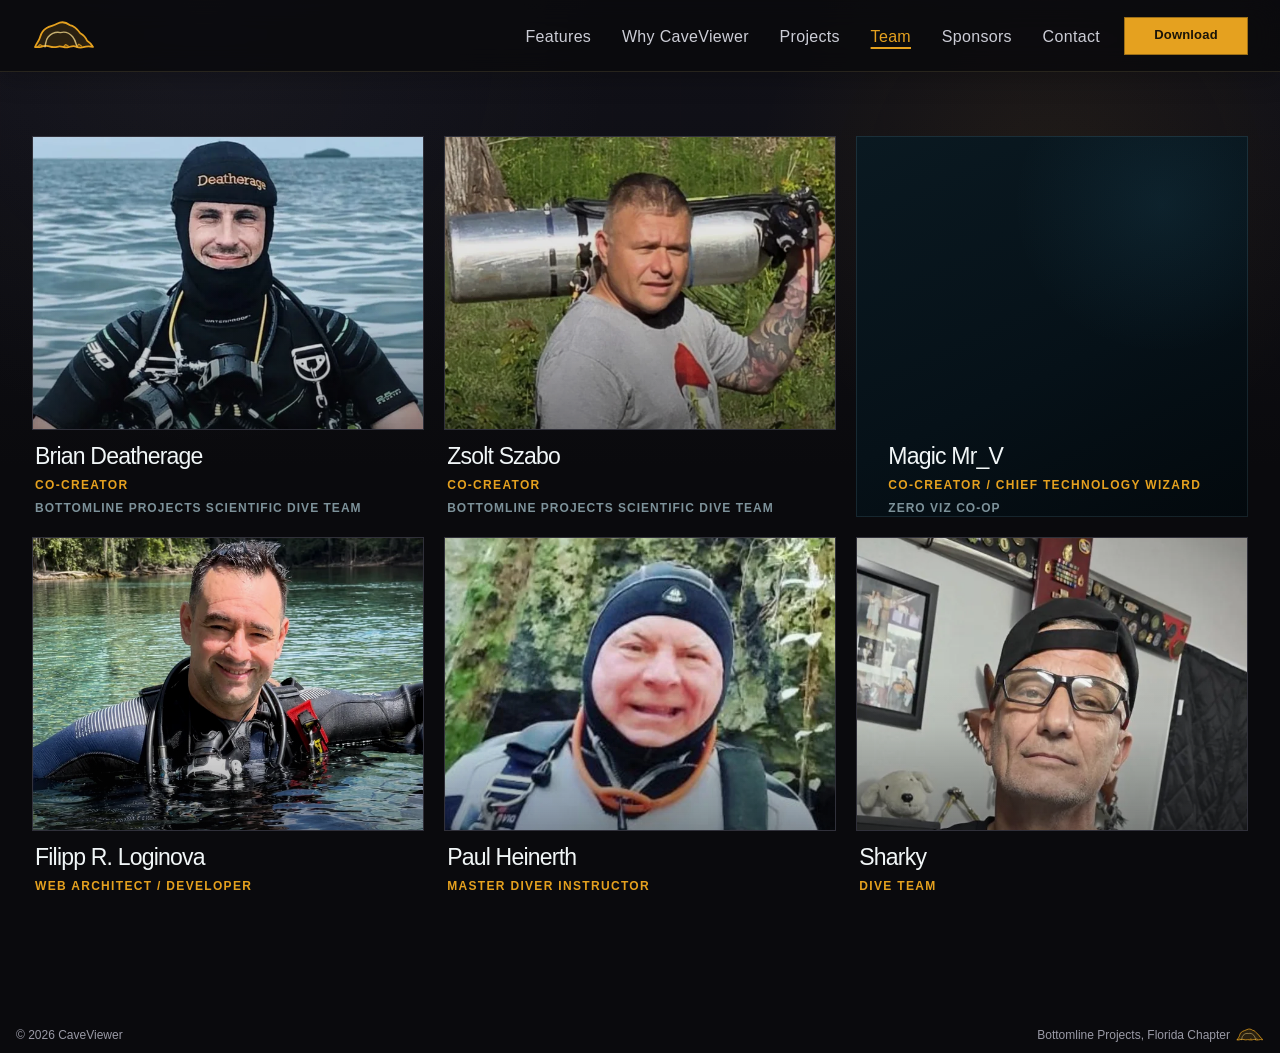
==== about.html @ d71e7982 "site: add projects and sponsors content" ====
<!doctype html>
<html lang="en">
<head>
    <meta charset="utf-8">
    <meta name="viewport" content="width=device-width, initial-scale=1, viewport-fit=cover">
    <meta name="theme-color" content="#0a0a0d">
    <title>CaveViewer Team (Site Preview)</title>
    <meta name="description" content="The CaveViewer team.">
    <meta name="robots" content="noindex">
    <link rel="stylesheet" href="assets/css/global.css">
    <link rel="stylesheet" href="assets/css/readability.css">
            <link rel="stylesheet" href="assets/css/page.css">
                <link rel="stylesheet" href="assets/css/about.css">
    <link rel="stylesheet" href="assets/css/app-theme.css">
    </head>
<body class="page-about">
<a class="skip-link" href="#main-content">Skip to main content</a>
<header class="site-header" data-site-header>
    <div class="site-header__inner">
        <a class="site-home" href="index.html" aria-label="CaveViewer home"><img class="site-home__mark" src="assets/icons/caveviewer-cave-profile.svg" width="64" height="32" alt=""></a>
        <nav class="primary-nav" aria-label="Primary navigation">
            <a href="features.html">Features</a>
            <a href="advantage.html">Why CaveViewer</a>
            <a href="media.html">Projects</a>
            <a href="about.html" aria-current="page">Team</a>
            <a href="sponsors.html">Sponsors</a>
            <a href="contact.html">Contact</a>
        </nav>
        <a class="header-download" href="index.html#get-caveviewer">Download</a>
        <button class="menu-toggle" type="button" aria-label="Open navigation" aria-expanded="false" data-menu-toggle>
            <span></span><span></span><span class="sr-only">Toggle navigation</span>
        </button>
    </div>
</header>
<main id="main-content" tabindex="-1">
<h1 class="sr-only">CaveViewer team</h1>

<section class="about-team" id="team">
    <div class="about-team__grid-bg" aria-hidden="true"></div>
    <div class="shell">
        <div class="about-team-grid">
                                            <article class="about-person" data-reveal>                    <div class="about-person__media">
                                                    <picture>
                                                        <source type="image/webp" srcset="storage/uploads/2026/08/e02af4158100878810221f4cc8db33f52026e293-640.webp 640w, storage/uploads/2026/08/e02af4158100878810221f4cc8db33f52026e293-960.webp 960w" sizes="(max-width: 900px) 50vw, 476px">
                                                        <img src="storage/uploads/2026/08/e02af4158100878810221f4cc8db33f52026e293.jpg" width="1206" height="1193" loading="eager" fetchpriority="high" decoding="async" alt="Brian Deatherage" style="--photo-position: 50% 0%;">
                                                    </picture>
                    </div>

                    <div class="about-person__caption">
                        <div class="about-person__name-row">
                            <h2>Brian Deatherage</h2>
                                                    </div>
                        <p class="about-person__role">Co-Creator</p>
                                                    <p class="about-person__affiliation">Bottomline Projects Scientific Dive Team</p>                    </div>
                </article>                                            <article class="about-person" data-reveal>                    <div class="about-person__media">
                                                    <picture>
                                                        <source type="image/webp" srcset="storage/uploads/2026/08/46afd31b727aa673872050329b90d75db21bd831-640.webp 640w, storage/uploads/2026/08/46afd31b727aa673872050329b90d75db21bd831-960.webp 960w" sizes="(max-width: 900px) 50vw, 476px">
                                                        <img src="storage/uploads/2026/08/46afd31b727aa673872050329b90d75db21bd831.jpg" width="1206" height="1626" loading="eager" decoding="async" alt="Zsolt Szabo" style="--photo-position: 50% 40%;">
                                                    </picture>
                    </div>

                    <div class="about-person__caption">
                        <div class="about-person__name-row">
                            <h2>Zsolt Szabo</h2>
                                                    </div>
                        <p class="about-person__role">Co-Creator</p>
                                                    <p class="about-person__affiliation">Bottomline Projects Scientific Dive Team</p>                    </div>
                </article>                                            <article class="about-person about-person--text-only" data-reveal>
                    <div class="about-person__caption">
                        <div class="about-person__name-row">
                            <h2>Magic Mr_V</h2>
                                                    </div>
                        <p class="about-person__role">Co-Creator / Chief Technology Wizard</p>
                        <p class="about-person__affiliation">Zero Viz Co-Op</p>
                    </div>
                </article>                                            <article class="about-person" data-reveal>                    <div class="about-person__media">
                                                    <picture>
                                                        <source type="image/webp" srcset="storage/uploads/2026/08/0dfffc22c2177fa30ec1e13d531c71b8eb71100d-640.webp 640w, storage/uploads/2026/08/0dfffc22c2177fa30ec1e13d531c71b8eb71100d-850.webp 850w" sizes="(max-width: 900px) 50vw, 476px">
                                                        <img src="storage/uploads/2026/08/0dfffc22c2177fa30ec1e13d531c71b8eb71100d.png" width="850" height="1851" loading="lazy" decoding="async" alt="Filipp R. Loginova" style="--photo-position: 50% 45%;">
                                                    </picture>
                    </div>

                    <div class="about-person__caption">
                        <div class="about-person__name-row">
                            <h2>Filipp R. Loginova</h2>
                                                    </div>
                        <p class="about-person__role">Web Architect / Developer</p>                    </div>
                </article>                                            <article class="about-person" data-reveal>                    <div class="about-person__media">
                                                    <picture>
                                                        <source type="image/webp" srcset="storage/uploads/2026/08/32c8839d88fe923a90c84a1206c967245f98ef57-640.webp 640w, storage/uploads/2026/08/32c8839d88fe923a90c84a1206c967245f98ef57-960.webp 960w" sizes="(max-width: 900px) 50vw, 476px">
                                                        <img src="storage/uploads/2026/08/32c8839d88fe923a90c84a1206c967245f98ef57.jpg" width="1206" height="1676" loading="lazy" decoding="async" alt="Paul Heinerth" style="--photo-position: 50% 15%;">
                                                    </picture>
                    </div>

                    <div class="about-person__caption">
                        <div class="about-person__name-row">
                            <h2>Paul Heinerth</h2>
                                                    </div>
                        <p class="about-person__role">Master Diver Instructor</p>                    </div>
                </article>                                            <article class="about-person" data-reveal>                    <div class="about-person__media">
                                                    <picture>
                                                        <source type="image/webp" srcset="storage/uploads/2026/08/4278cd57d55958ba1979cfc0ef999019c70455de-640.webp 640w, storage/uploads/2026/08/4278cd57d55958ba1979cfc0ef999019c70455de-960.webp 960w" sizes="(max-width: 900px) 50vw, 476px">
                                                        <img src="storage/uploads/2026/08/4278cd57d55958ba1979cfc0ef999019c70455de.jpg" width="1206" height="1690" loading="lazy" decoding="async" alt="Sharky" style="--photo-position: 50% 12%;">
                                                    </picture>
                    </div>

                    <div class="about-person__caption">
                        <div class="about-person__name-row">
                            <h2>Sharky</h2>
                                                    </div>
                        <p class="about-person__role">Dive Team</p>                    </div>
                </article>                    </div>
    </div>
</section>

</main>
<footer class="site-endcap"><div class="site-endcap__inner"><span class="site-endcap__copyright">&copy; 2026 CaveViewer</span><span class="site-endcap__partner">Bottomline Projects, Florida Chapter</span><img class="site-endcap__logo" src="assets/icons/caveviewer-cave-profile.svg" width="64" height="32" alt=""></div></footer>
<script src="assets/js/app.js" defer></script>
</body>
</html>
---- assets/css/global.css ----
:root {
    /* These interface values mirror caveviewer.gui.tk_theme.DARK_THEME.
       The --cyan aliases preserve the semantic accent used by page CSS. */
    --bg: #0a0a0d;
    --bg-soft: #12121a;
    --panel: #12121a;
    --panel-2: #1c1c24;
    --text: #cccdd6;
    --title: #f2d98c;
    --muted: #9a9aa6;
    --line: #30303a;
    --line-strong: #5c5c6e;
    --focus: #5d6f8a;
    --accent: #e5a11f;
    --accent-hover: #f0b13a;
    --accent-border: #9c6f18;
    --accent-text: #1a1408;
    --accent-rgb: 229, 161, 31;
    --accent-hover-rgb: 240, 177, 58;
    --cyan: var(--accent);
    --cyan-2: var(--accent-hover);
    --cyan-dim: var(--accent-border);
    --max: 1480px;
    --header-h: 72px;
    --display: "Segoe UI", Inter, Helvetica, Arial, sans-serif;
    --body: Inter, "Segoe UI", Helvetica, Arial, sans-serif;
    --display-weight: 400;
    --display-accent-weight: 520;
    --hero-title-size: clamp(46px, 6vw, 96px);
    --hero-lead-size: clamp(16px, 1.2vw, 18px);
    --hero-title-line-height: .93;
    --hero-title-letter-spacing: -.055em;
    /* Visible labels and metadata use this floor; decorative symbols and
       visually hidden form controls do not carry essential information. */
    --small-text-min: 12px;
}

* {
    box-sizing: border-box;
}

html {
    overflow-y: auto;
    background: var(--bg);
    scroll-behavior: smooth;
}

body {
    display: flex;
    flex-direction: column;
    min-height: 100vh;
    min-height: 100svh;
    margin: 0;
    overflow-x: hidden;
    color: var(--text);
    background: var(--bg);
    font-family: var(--body);
    -webkit-font-smoothing: antialiased;
}

body > main {
    flex: 1 0 auto;
}

a {
    color: inherit;
    text-decoration: none;
}

img,
svg {
    display: block;
    max-width: 100%;
}

button,
input,
textarea,
select {
    font: inherit;
}

button {
    -webkit-appearance: none;
    appearance: none;
}

.shell {
    width: min(calc(100% - 64px), var(--max));
    margin-inline: auto;
}

.sr-only {
    position: absolute !important;
    width: 1px !important;
    height: 1px !important;
    padding: 0 !important;
    margin: -1px !important;
    overflow: hidden !important;
    clip: rect(0, 0, 0, 0) !important;
    white-space: nowrap !important;
    border: 0 !important;
}

/* Shared button treatment used by the Contact form. */
.button {
    display: inline-flex;
    align-items: center;
    justify-content: center;
    min-height: 54px;
    gap: 22px;
    padding: 0 25px;
    border: 1px solid transparent;
    font-size: var(--small-text-min);
    font-weight: 700;
    letter-spacing: .095em;
    line-height: 1.15;
    text-align: center;
    text-transform: uppercase;
    transition: transform .2s ease, background .2s ease, border-color .2s ease,
        color .2s ease;
}

.button:hover {
    transform: translateY(-2px);
}

.button--primary {
    border-color: var(--accent-border);
    background: var(--accent);
    color: var(--accent-text);
    box-shadow: 0 10px 32px rgba(var(--accent-rgb), .16);
}

.button--primary:hover {
    border-color: var(--accent);
    background: var(--accent-hover);
}

/* Reveal is opt-in: app.js adds reveal-enhanced only after initialization. */
html.reveal-enhanced [data-reveal] {
    opacity: 0;
    transform: translateY(24px);
    transition: opacity .75s cubic-bezier(.2, .8, .2, 1),
        transform .75s cubic-bezier(.2, .8, .2, 1);
}

html.reveal-enhanced [data-reveal].is-visible {
    opacity: 1;
    transform: none;
}

/* Shared header --------------------------------------------------------- */
.site-header {
    position: fixed;
    inset: 0 0 auto;
    z-index: 100;
    height: var(--header-h);
    border-bottom: 1px solid rgba(242, 217, 140, .12);
    background: rgba(10, 10, 13, .84);
    box-shadow: 0 8px 22px rgba(0, 0, 0, .22);
    backdrop-filter: blur(14px) saturate(.78);
    -webkit-backdrop-filter: blur(14px) saturate(.78);
}

.site-header__inner {
    display: flex;
    align-items: center;
    justify-content: flex-start;
    width: min(calc(100% - 64px), var(--max));
    height: 100%;
    gap: 24px;
    margin: auto;
}

.site-home {
    display: inline-flex;
    align-items: center;
    justify-content: center;
    flex: 0 0 64px;
    width: 64px;
    height: 36px;
    color: var(--text);
    font-family: var(--display);
    font-size: 16px;
    font-weight: 520;
    letter-spacing: .02em;
    white-space: nowrap;
    transition: color .2s ease;
}

.site-home__mark {
    width: 100%;
    height: 100%;
    object-fit: contain;
    transition: filter .18s ease, transform .18s ease;
}

.site-home:hover,
.site-home:focus-visible {
    color: var(--accent);
}

.site-home:hover .site-home__mark,
.site-home:focus-visible .site-home__mark {
    filter: brightness(1.14);
    transform: translateY(-1px);
}

.site-home:focus-visible {
    outline: 1px solid rgba(var(--accent-rgb), .72);
    outline-offset: 4px;
}

.primary-nav {
    display: flex;
    align-items: center;
    gap: clamp(22px, 2.4vw, 34px);
    margin-left: auto;
}

.primary-nav > a {
    position: relative;
    display: block;
    padding: 24px 0 22px;
    color: var(--text);
    font-family: var(--display);
    font-size: 16px;
    font-weight: 520;
    letter-spacing: .02em;
    line-height: normal;
    white-space: nowrap;
    transition: color .2s ease;
}

.primary-nav > a:hover,
.primary-nav > a:focus-visible,
.primary-nav > a[aria-current="page"] {
    color: var(--accent);
}

.primary-nav > a:focus-visible,
.primary-nav > a[aria-current="page"] {
    text-decoration: underline;
    text-decoration-thickness: 2px;
    text-underline-offset: 5px;
}

.primary-nav > a:focus-visible {
    outline: 2px solid rgba(242, 217, 140, .82);
    outline-offset: 4px;
}

.header-download {
    display: inline-flex;
    align-items: center;
    justify-content: center;
    flex: 0 0 auto;
    min-width: 124px;
    min-height: 38px;
    padding: 0 13px;
    border: 1px solid var(--accent-border);
    background: var(--accent);
    color: var(--accent-text);
    font-size: 13px;
    font-weight: 700;
    letter-spacing: .015em;
    line-height: 1.15;
    white-space: nowrap;
    transition: background .18s ease, border-color .18s ease, transform .18s ease;
}

.header-download:hover,
.header-download:focus-visible {
    border-color: var(--accent);
    background: var(--accent-hover);
    transform: translateY(-1px);
}

.header-download:focus-visible {
    outline: 1px solid rgba(242, 217, 140, .82);
    outline-offset: 3px;
}

.menu-toggle {
    display: none;
}

main [id] {
    scroll-margin-top: calc(var(--header-h) + 18px);
}

#main-content {
    scroll-margin-top: calc(var(--header-h) + 18px);
}

/* Keyboard users can bypass repeated navigation and land below the header. */
.skip-link {
    position: fixed;
    top: 10px;
    left: 10px;
    z-index: 200;
    padding: 10px 14px;
    border: 1px solid var(--accent-border);
    background: var(--accent);
    color: var(--accent-text);
    font-size: 14px;
    font-weight: 700;
    transform: translateY(-160%);
}

.skip-link:focus-visible {
    transform: translateY(0);
    outline: 2px solid var(--title);
    outline-offset: 3px;
}

/* The canonical pages use this compact endcap, not the retired full footer. */
.site-endcap {
    flex: 0 0 auto;
    min-height: 36px;
    overflow: visible;
    border: 0;
    background: transparent;
}

.site-endcap__inner {
    display: grid;
    grid-template-columns: auto minmax(0, 1fr) auto;
    align-items: center;
    width: min(calc(100% - 32px), var(--max));
    min-height: 36px;
    column-gap: 6px;
    padding-block: 6px;
    margin-inline: auto;
    color: var(--muted);
    line-height: 1.2;
}

.site-endcap__copyright,
.site-endcap__partner {
    font-size: var(--small-text-min);
}

.site-endcap__partner {
    min-width: 0;
    margin-left: auto;
    text-align: right;
}

.site-endcap__logo {
    width: 28px;
    height: 14px;
    object-fit: contain;
}

/* Intermediate desktop keeps the primary navigation inline. */
@media (max-width: 900px) {
    .site-header__inner {
        width: min(calc(100% - 40px), var(--max));
        gap: 18px;
    }

    .primary-nav {
        gap: clamp(14px, 2.2vw, 22px);
    }

    .site-home,
    .primary-nav > a {
        font-size: 15px;
        letter-spacing: .015em;
    }
}

/* Small screens replace the inline destinations with a focused menu. */
@media (max-width: 820px) {
    :root {
        --header-h: 64px;
    }

    .site-header__inner {
        width: min(calc(100% - 32px), var(--max));
        gap: 12px;
    }

    .site-home {
        flex-basis: 52px;
        width: 52px;
        height: 30px;
    }

    .header-download {
        min-width: 104px;
        min-height: 36px;
        margin-left: auto;
        padding-inline: 11px;
        font-size: var(--small-text-min);
    }

    .menu-toggle {
        position: relative;
        z-index: 105;
        display: grid;
        width: 36px;
        height: 36px;
        padding: 0;
        place-items: center;
        border: 1px solid rgba(242, 217, 140, .28);
        border-radius: 0;
        background: rgba(18, 18, 26, .76);
        color: var(--text);
        cursor: pointer;
        transition: border-color .18s ease, background .18s ease, color .18s ease;
    }

    .menu-toggle:hover,
    .menu-toggle:focus-visible,
    .menu-toggle[aria-expanded="true"] {
        border-color: rgba(var(--accent-rgb), .68);
        background: rgba(var(--accent-rgb), .12);
        color: var(--title);
    }

    .menu-toggle > span:not(.sr-only) {
        position: absolute;
        right: 10px;
        left: 10px;
        height: 1px;
        background: currentColor;
        transition: transform .2s ease, top .2s ease;
    }

    .menu-toggle > span:first-child {
        top: 13px;
    }

    .menu-toggle > span:nth-child(2) {
        top: 21px;
    }

    .menu-toggle[aria-expanded="true"] > span:first-child {
        top: 17px;
        transform: rotate(45deg);
    }

    .menu-toggle[aria-expanded="true"] > span:nth-child(2) {
        top: 17px;
        transform: rotate(-45deg);
    }

    .primary-nav {
        position: fixed;
        z-index: 104;
        top: calc(var(--header-h) - 4px);
        right: 12px;
        display: grid;
        width: min(282px, calc(100vw - 24px));
        min-height: 0;
        gap: 0;
        padding: 6px;
        overflow: visible;
        border: 1px solid rgba(242, 217, 140, .20);
        border-radius: 0;
        background: linear-gradient(145deg, rgba(29, 29, 38, .99), rgba(14, 14, 19, .99));
        box-shadow: 0 22px 48px rgba(0, 0, 0, .46);
        opacity: 0;
        visibility: hidden;
        pointer-events: none;
        transform: translateY(-7px);
        transition: opacity .18s ease, visibility .18s ease, transform .18s ease;
    }

    .primary-nav.is-open {
        opacity: 1;
        visibility: visible;
        pointer-events: auto;
        transform: none;
    }

    .primary-nav > a {
        display: flex;
        align-items: center;
        width: 100%;
        min-height: 43px;
        margin: 0;
        padding: 10px;
        border: 0;
        border-radius: 0;
        background: none;
        color: var(--text);
        font-size: 15px;
        font-weight: 520;
        letter-spacing: .015em;
        line-height: normal;
        white-space: normal;
    }

    .primary-nav > a:hover,
    .primary-nav > a:focus-visible {
        background: rgba(var(--accent-rgb), .10);
        color: var(--title);
    }
}

@media (max-width: 390px) {
    .header-download {
        min-width: 88px;
        padding-inline: 9px;
    }
}

@media (max-width: 760px) {
    :root {
        --hero-title-size: clamp(36px, 11.5vw, 52px);
        --hero-lead-size: 16px;
    }
}

/* Motion is an enhancement, not a requirement. */
@media (prefers-reduced-motion: reduce) {
    html {
        scroll-behavior: auto;
    }

    *,
    *::before,
    *::after {
        animation: none !important;
        transition: none !important;
    }

    html.reveal-enhanced [data-reveal] {
        opacity: 1 !important;
        transform: none !important;
    }
}
---- assets/css/readability.css ----
/* Shared content scale and gutters. Page CSS owns component-specific layout. */
body {
    font-size: 16px;
    line-height: 1.6;
}

@media (max-width: 760px) {
    .shell,
    .site-header__inner {
        width: min(calc(100% - 32px), var(--max));
    }
}

@media (max-width: 420px) {
    .shell,
    .site-header__inner {
        width: min(calc(100% - 26px), var(--max));
    }
}
---- assets/css/page.css ----
.inner-hero { min-height:58vh; padding:calc(var(--header-h) + 100px) 0 90px; display:flex; align-items:flex-end; background:radial-gradient(circle at 75% 20%,rgba(31,145,181,.18),transparent 30%),linear-gradient(180deg,#06121a,#03080c); border-bottom:1px solid var(--line); }
.inner-hero h1 { margin:0; font-family:var(--display); font-size:var(--hero-title-size); font-weight:var(--display-weight); letter-spacing:var(--hero-title-letter-spacing); line-height:var(--hero-title-line-height); }
.inner-hero p { max-width:760px; margin:28px 0 0; color:#94a8b0; font-size:var(--hero-lead-size); line-height:1.75; }
.content-section { padding:90px 0 130px; }
.content-grid { display:grid; grid-template-columns:260px minmax(0,850px); gap:80px; }
.content-grid h2 { margin:0; font-family:var(--display); font-size:clamp(36px,4vw,58px); font-weight:300; letter-spacing:-.035em; }
.content-grid p { color:#96a9b0; line-height:1.8; }
.placeholder-note { margin-top:50px; padding:24px; border:1px solid var(--line); color:#7f949c; background:#071118; }
@media(max-width:760px){.content-grid{grid-template-columns:1fr;gap:25px}.inner-hero{min-height:55vh}}
---- assets/css/about.css ----
.page-about main { overflow: hidden; }
.page-about .section-kicker {
    display: flex;
    align-items: center;
    gap: 13px;
    margin: 0 0 20px;
    color: #8ca5ae;
    text-transform: uppercase;
    letter-spacing: .18em;
    font-size: 10px;
    font-weight: 700;
}
.page-about .section-kicker span { color: var(--cyan); }

/* Team — intentionally first on the page ------------------------------- */
.about-team {
    position: relative;
    padding: calc(var(--header-h) + clamp(40px, 5vw, 72px)) 0 122px;
    background:
        radial-gradient(circle at 82% 18%, rgba(46,158,198,.10), transparent 22%),
        radial-gradient(circle at 16% 4%, rgba(25,92,117,.08), transparent 28%),
        linear-gradient(180deg, #06121a 0%, #03080c 46%, #03080c 100%);
}
.about-team__grid-bg {
    position: absolute;
    inset: 0;
    pointer-events: none;
    opacity: .22;
    background-image:
        linear-gradient(rgba(81,199,243,.04) 1px, transparent 1px),
        linear-gradient(90deg, rgba(81,199,243,.04) 1px, transparent 1px);
    background-size: 68px 68px;
    -webkit-mask-image: linear-gradient(180deg, rgba(0,0,0,.72), transparent 72%);
    mask-image: linear-gradient(180deg, rgba(0,0,0,.72), transparent 72%);
}
.about-team .shell { position: relative; z-index: 1; }

.about-team__header {
    display: grid;
    grid-template-columns: minmax(0, 1fr) auto;
    gap: 40px;
    align-items: end;
    margin-bottom: 44px;
}
.about-team__header h1 {
    max-width: 1050px;
    margin: 0;
    font-family: var(--display);
    font-size: var(--hero-title-size);
    font-weight: var(--display-weight);
    line-height: var(--hero-title-line-height);
    letter-spacing: var(--hero-title-letter-spacing);
}
.about-team__header h1 span {
    display: block;
    color: var(--cyan);
    font-weight: var(--display-accent-weight);
}
/* Team cards — a responsive grid of team members. ---------------------- */
.about-team-grid {
    display: grid;
    grid-template-columns: repeat(3, minmax(0, 1fr));
    gap: clamp(14px, 1.6vw, 26px);
    align-items: stretch;
}
.about-person {
    min-width: 0;
    display: flex;
    flex-direction: column;
    outline: none;
    color: inherit;
    text-decoration: none;
}
.about-person--text-only {
    justify-content: flex-end;
    min-height: clamp(190px, 22vw, 320px);
    padding: clamp(22px, 2.5vw, 36px) clamp(22px, 2.5vw, 36px) 0;
    outline: 1px solid rgba(145,211,235,.12);
    outline-offset: -1px;
    background:
        radial-gradient(circle at 78% 18%, rgba(81,199,243,.08), transparent 34%),
        linear-gradient(155deg, #0a1921 0%, #061118 58%, #03090d 100%);
}
.about-person--text-only .about-person__caption {
    flex: 0 0 auto;
    padding: 0;
}
.about-person__media {
    position: relative;
    aspect-ratio: 4 / 5.15;
    overflow: hidden;
    border: 1px solid rgba(145,211,235,.12);
    background:
        radial-gradient(circle at 68% 24%, rgba(81,199,243,.10), transparent 24%),
        linear-gradient(155deg, #0a1921 0%, #061118 58%, #03090d 100%);
}
.about-person__media::after {
    content: "";
    position: absolute;
    inset: 0;
    pointer-events: none;
    background:
        linear-gradient(180deg, transparent 46%, rgba(2,8,12,.08) 64%, rgba(2,8,12,.56) 100%),
        linear-gradient(90deg, rgba(81,199,243,.045) 1px, transparent 1px),
        linear-gradient(rgba(81,199,243,.045) 1px, transparent 1px);
    background-size: auto, 44px 44px, 44px 44px;
    opacity: .72;
}
.about-person__media picture {
    display: block;
    width: 100%;
    height: 100%;
}
.about-person__media img {
    width: 100%;
    height: 100%;
    object-fit: cover;
    object-position: var(--photo-position, 50% 20%);
    filter: grayscale(0) saturate(1) contrast(1.02) brightness(.97);
}
.about-person__placeholder {
    position: absolute;
    inset: 0;
    display: grid;
    place-content: center;
    text-align: center;
    gap: 14px;
    color: #7fd2f0;
}
.about-person__placeholder::before,
.about-person__placeholder::after {
    content: "";
    position: absolute;
    inset: 13% 14%;
    border: 1px solid rgba(81,199,243,.09);
    transform: rotate(6deg);
}
.about-person__placeholder::after { transform: rotate(-5deg) scale(.82); }
.about-person__placeholder span {
    position: relative;
    z-index: 1;
    font-family: var(--display);
    font-size: clamp(58px, 6vw, 96px);
    font-weight: 300;
    letter-spacing: -.07em;
    opacity: .50;
}
.about-person__placeholder small {
    position: relative;
    z-index: 1;
    color: #607883;
    text-transform: uppercase;
    letter-spacing: .18em;
    font-size: 9px;
}
.about-person__caption {
    flex: 1;
    padding: 14px 3px 0;
    display: flex;
    flex-direction: column;
}
.about-person__name-row { min-height: 0; }
.about-person__name-row h2 {
    margin: 0;
    color: #f1f6f7;
    font-family: var(--display);
    font-size: clamp(21px, 1.8vw, 28px);
    font-weight: var(--display-weight);
    line-height: 1.05;
    letter-spacing: -.035em;
}
.about-person__handle {
    display: block;
    margin-top: 6px;
    color: #78919b;
    font-family: ui-monospace, SFMono-Regular, Menlo, Consolas, monospace;
    font-size: 11px;
    letter-spacing: .04em;
}
.about-person__role {
    margin: 8px 0 0;
    color: var(--cyan);
    text-transform: uppercase;
    letter-spacing: .11em;
    line-height: 1.5;
    font-size: var(--small-text-min);
    font-weight: 750;
}
.about-person__affiliation {
    margin: 5px 0 0;
    color: #7d929a;
    text-transform: uppercase;
    letter-spacing: .085em;
    line-height: 1.5;
    font-size: var(--small-text-min);
    font-weight: 600;
}


/* Desktop team responsiveness: preserve heading, fit portrait + caption. */
@media (min-width: 1181px) {
    .about-person__media {
        aspect-ratio: 4 / 3;
        height: auto;
    }
}

@media (max-width: 1180px) {
    .about-team-grid { gap: 42px 22px; }
}

@media (max-width: 900px) {
    .about-team-grid { grid-template-columns: repeat(2, minmax(0, 1fr)); }
}

@media (max-width: 820px) {
    .about-team-grid { grid-template-columns: repeat(2, minmax(0, 1fr)); }
    .about-team__header {
        grid-template-columns: 1fr;
        gap: 30px;
    }
    .about-team__count {
        max-width: 160px;
        padding-left: 16px;
    }
}

@media (max-width: 620px) {
    .about-team { padding: calc(var(--header-h) + 32px) 0 78px; }
    .about-team__header { margin-bottom: 28px; }
    .about-team__header h1 { font-size: var(--hero-title-size); }

    /* Keep the team visually connected on phones. */
    .about-team-grid {
        grid-template-columns: repeat(2, minmax(0, 1fr));
        gap: 28px 12px;
    }
    .about-person__media { aspect-ratio: 4 / 5; }
    .about-person__caption { padding-top: 12px; }
    .about-person__name-row { min-height: 0; }
    .about-person__name-row h2 {
        font-size: clamp(15px, 4.4vw, 20px);
        line-height: 1.08;
    }
    .about-person__handle {
        margin-top: 4px;
        font-size: 9px;
    }
    .about-person__role {
        margin-top: 7px;
        letter-spacing: .085em;
        line-height: 1.45;
    }
    .about-person__affiliation {
        margin-top: 5px;
        letter-spacing: .065em;
        line-height: 1.45;
    }
}

@media (max-width: 380px) {
    .about-team-grid {
        grid-template-columns: 1fr;
        gap: 38px;
    }
    .about-person__media { aspect-ratio: 4 / 4.75; }
    .about-person__name-row { min-height: 0; }
    .about-person__name-row h2 { font-size: 21px; }
}
.about-team__intro {
    max-width: 760px;
    margin: 28px 0 0;
    color: #91a6ae;
    font-size: var(--hero-lead-size);
    line-height: 1.75;
}
---- assets/css/app-theme.css ----
/*
 * App-aligned visual treatment for the static preview.
 *
 * This stylesheet deliberately loads after page-specific styles. It derives
 * interactive and surface colors from caveviewer.gui.tk_theme.DARK_THEME:
 * charcoal surfaces, neutral borders, and amber only for primary meaning.
 * Natural color inside cave imagery is left untouched.
 */

body {
    background: var(--bg);
    color: var(--text);
}

.page-home .hero,
.page-home .home-product,
.page-home .home-cta,
.page-about .about-team,
.page-contact .contact-page,
.page-features .features-page,
.page-media .media-page {
    background-color: var(--bg);
}

.page-home .home-product,
.page-home .home-cta {
    border-color: var(--line);
    background-image: linear-gradient(180deg, var(--bg) 0%, #0d0d12 54%, var(--bg) 100%);
}

.page-home .home-cta::after {
    background: radial-gradient(circle at 72% 48%, rgba(var(--accent-rgb), .10), transparent 31%);
}

.page-home .hero h1,
.page-about .about-team__header h1,
.page-contact .contact-card h1,
.page-features .features-page__header h1 {
    color: var(--title);
}

.page-home .platform-download__primary {
    border-color: var(--accent-border);
    background: var(--accent);
    color: var(--accent-text);
    box-shadow: 0 18px 46px rgba(0, 0, 0, .28), inset 0 1px 0 rgba(255, 255, 255, .16);
}

.page-home .platform-download__primary:hover {
    border-color: var(--accent);
    background: var(--accent-hover);
}

.page-home .platform-download__primary small {
    color: rgba(26, 20, 8, .72);
}

.page-home .platform-download__primary > b {
    border-color: rgba(26, 20, 8, .35);
    background: rgba(26, 20, 8, .09);
}

.page-home .platform-download__dialog {
    border-color: var(--line-strong);
    background: var(--panel);
    color: var(--text);
}

.page-home .platform-download__dialog::backdrop {
    background: rgba(10, 10, 13, .78);
}

.page-home .platform-download__dialog-header,
.page-home .platform-download__mac-choices,
.page-home .platform-download__options > a,
.page-home .platform-download__mac-option > button {
    border-color: var(--line);
}

.page-home .platform-download__dialog-header h2,
.page-home .platform-download__options > a,
.page-home .platform-download__mac-option > button,
.page-home .platform-download__mac-choices a {
    color: var(--text);
}

.page-home .platform-download__dialog-header > button,
.page-home .platform-download__mac-choices a {
    border-color: var(--line);
    background: var(--panel-2);
}

.page-home .platform-download__dialog-header > button:hover,
.page-home .platform-download__mac-choices a:hover {
    border-color: var(--accent-border);
}

.page-home .platform-download__options,
.page-home .platform-download__mac-choices {
    background: var(--bg-soft);
}

.page-home .platform-download__options > a:hover,
.page-home .platform-download__mac-option > button:hover {
    background: #211b10;
}

.page-home .hero-rail,
.page-home .hero-tile,
.page-home .home-viewer__frame {
    border-color: var(--line);
    background-color: var(--panel);
}

.page-home .hero-tile::before {
    background:
        linear-gradient(135deg, transparent 0 62%, rgba(var(--accent-rgb), .10) 62% 63%, transparent 63%),
        repeating-radial-gradient(ellipse at 10% 85%, transparent 0, transparent 10px, rgba(var(--accent-rgb), .13) 11px, transparent 12px);
}

.page-home .hero-tile:hover {
    border-color: var(--accent-border);
    background-color: #211b10;
}

.page-home .hero-tile__arrow {
    color: var(--accent);
}

.page-home .hero-tile:hover .hero-tile__icon img,
.page-home .hero-tile:focus-visible .hero-tile__icon img {
    filter: brightness(0) invert(1) drop-shadow(0 0 16px rgba(var(--accent-rgb), .35));
}

.page-home .home-facts,
.page-home .home-facts > div {
    border-color: var(--line);
}

.page-about .about-team {
    background:
        radial-gradient(circle at 82% 18%, rgba(var(--accent-rgb), .08), transparent 22%),
        radial-gradient(circle at 16% 4%, rgba(92, 92, 110, .10), transparent 28%),
        linear-gradient(180deg, #12121a 0%, var(--bg) 46%, var(--bg) 100%);
}

.page-about .about-team__grid-bg {
    background-image:
        linear-gradient(rgba(var(--accent-rgb), .035) 1px, transparent 1px),
        linear-gradient(90deg, rgba(var(--accent-rgb), .035) 1px, transparent 1px);
}

.page-about .about-person__media {
    border-color: var(--line);
    background:
        radial-gradient(circle at 68% 24%, rgba(var(--accent-rgb), .08), transparent 24%),
        linear-gradient(155deg, var(--panel-2) 0%, var(--panel) 58%, var(--bg) 100%);
}

.page-about .about-person__media::after {
    background:
        linear-gradient(180deg, transparent 46%, rgba(10, 10, 13, .08) 64%, rgba(10, 10, 13, .56) 100%),
        linear-gradient(90deg, rgba(var(--accent-rgb), .035) 1px, transparent 1px),
        linear-gradient(rgba(var(--accent-rgb), .035) 1px, transparent 1px);
}

body.page-contact {
    background:
        radial-gradient(circle at 82% 14%, rgba(var(--accent-rgb), .12), transparent 24%),
        radial-gradient(circle at 13% 88%, rgba(92, 92, 110, .11), transparent 28%),
        linear-gradient(145deg, #12121a 0%, var(--bg) 54%, var(--bg) 100%);
}

.page-contact .contact-page {
    background: transparent;
}

.page-contact .contact-page__grid,
.page-features .features-page__grid {
    background-image:
        linear-gradient(rgba(var(--accent-rgb), .03) 1px, transparent 1px),
        linear-gradient(90deg, rgba(var(--accent-rgb), .03) 1px, transparent 1px);
}

.page-contact .contact-card {
    border-color: var(--line);
    background: linear-gradient(145deg, var(--panel) 0%, var(--bg-soft) 100%);
    box-shadow: 0 28px 80px rgba(0, 0, 0, .24);
}

.page-contact .contact-form label {
    color: var(--title);
}

.page-contact .contact-form input:not([type="hidden"]),
.page-contact .contact-form textarea {
    border-color: var(--line);
    color: var(--text);
    background: var(--panel-2);
}

.page-contact .contact-form input:focus,
.page-contact .contact-form textarea:focus {
    border-color: var(--focus);
    background: var(--panel-2);
    box-shadow: 0 0 0 3px rgba(93, 111, 138, .24);
}

.page-features .features-page {
    background:
        radial-gradient(circle at 82% 8%, rgba(var(--accent-rgb), .08), transparent 24%),
        linear-gradient(160deg, #17171f 0%, #111116 54%, #0d0d11 100%);
}

.page-media .media-page {
    background:
        radial-gradient(circle at 16% 14%, rgba(var(--accent-rgb), .1), transparent 28%),
        linear-gradient(165deg, #101016 0%, #0c0c11 58%, #09090d 100%);
}

.page-features .feature-section h2,
.page-advantages .feature-section h2,
.page-media .feature-section h2 {
    color: var(--title);
}
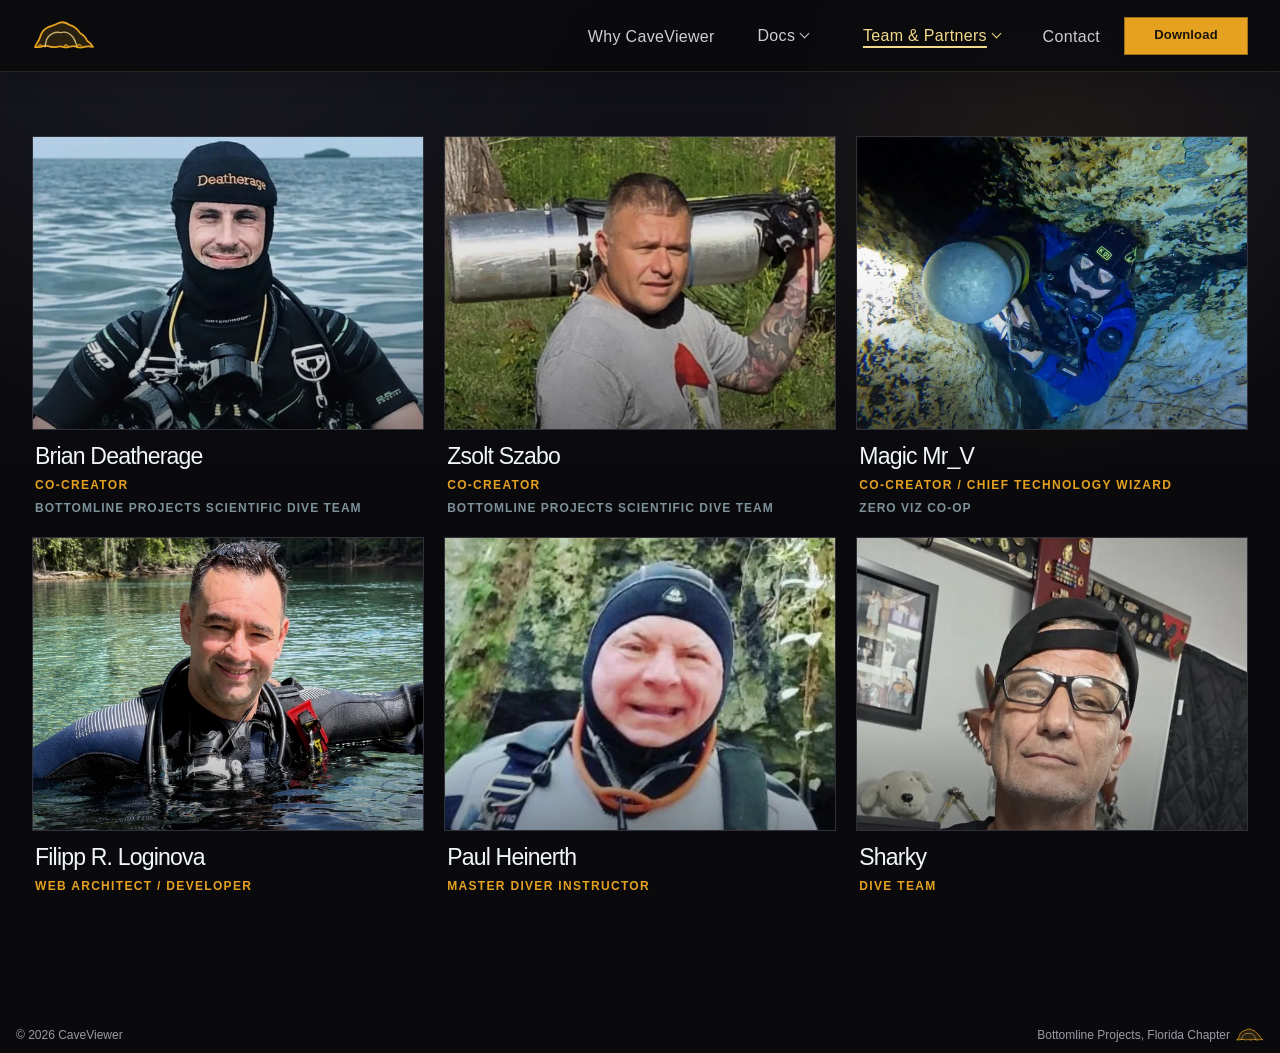
==== commit 3d2fa6c8: "site: add docs and reorganize navigation" ====
--- a/about.html
+++ b/about.html
@@ -8,6 +8,7 @@
     <meta name="description" content="The CaveViewer team.">
     <meta name="robots" content="noindex">
     <link rel="stylesheet" href="assets/css/global.css">
+    <link rel="stylesheet" href="assets/css/navigation-dropdown.css">
     <link rel="stylesheet" href="assets/css/readability.css">
             <link rel="stylesheet" href="assets/css/page.css">
                 <link rel="stylesheet" href="assets/css/about.css">
@@ -19,11 +20,29 @@
     <div class="site-header__inner">
         <a class="site-home" href="index.html" aria-label="CaveViewer home"><img class="site-home__mark" src="assets/icons/caveviewer-cave-profile.svg" width="64" height="32" alt=""></a>
         <nav class="primary-nav" aria-label="Primary navigation">
-            <a href="features.html">Features</a>
             <a href="advantage.html">Why CaveViewer</a>
-            <a href="media.html">Projects</a>
-            <a href="about.html" aria-current="page">Team</a>
-            <a href="sponsors.html">Sponsors</a>
+            <details class="primary-nav__dropdown">
+                <summary>Docs</summary>
+                <div class="primary-nav__dropdown-menu">
+                    <a href="docs.html#system-requirements">System Requirements</a>
+                    <a href="docs.html#installation">Installation</a>
+                    <a href="docs.html#before-you-change-anything">Before You Tune</a>
+                    <a href="docs.html#quick-recommendations">Quick Recommendations</a>
+                    <a href="docs.html#import-settings">Import Tuning</a>
+                    <a href="docs.html#streaming-settings">Streaming Tuning</a>
+                    <a href="docs.html#recommended-tuning-profiles">Tuning Profiles</a>
+                    <a href="docs.html#troubleshooting-by-symptom">Troubleshooting</a>
+                    <a href="docs.html#restore-the-defaults">Restore Default Settings</a>
+                </div>
+            </details>
+            <details class="primary-nav__dropdown">
+                <summary aria-current="page">Team &amp; Partners</summary>
+                <div class="primary-nav__dropdown-menu">
+                    <a href="about.html" aria-current="page">Team</a>
+                    <a href="media.html">Projects</a>
+                    <a href="sponsors.html">Sponsors</a>
+                </div>
+            </details>
             <a href="contact.html">Contact</a>
         </nav>
         <a class="header-download" href="index.html#get-caveviewer">Download</a>
@@ -65,7 +84,13 @@
                                                     </div>
                         <p class="about-person__role">Co-Creator</p>
                                                     <p class="about-person__affiliation">Bottomline Projects Scientific Dive Team</p>                    </div>
-                </article>                                            <article class="about-person about-person--text-only" data-reveal>
+</article>                                            <article class="about-person" data-reveal>
+                    <div class="about-person__media">
+                        <picture>
+                            <source type="image/webp" srcset="storage/uploads/2026/08/magic-mr-v-cave-diver-640.webp 640w, storage/uploads/2026/08/magic-mr-v-cave-diver-960.webp 960w" sizes="(max-width: 900px) 50vw, 476px">
+                            <img src="storage/uploads/2026/08/magic-mr-v-cave-diver.jpg" width="1536" height="1169" loading="lazy" decoding="async" alt="Magic Mr_V" style="--photo-position: 62% 50%;">
+                        </picture>
+                    </div>
                     <div class="about-person__caption">
                         <div class="about-person__name-row">
                             <h2>Magic Mr_V</h2>
--- a/assets/css/global.css
+++ b/assets/css/global.css
@@ -355,7 +355,7 @@
 }
 
 /* Intermediate desktop keeps the primary navigation inline. */
-@media (max-width: 900px) {
+@media (max-width: 1040px) {
     .site-header__inner {
         width: min(calc(100% - 40px), var(--max));
         gap: 18px;
@@ -373,7 +373,7 @@
 }
 
 /* Small screens replace the inline destinations with a focused menu. */
-@media (max-width: 820px) {
+@media (max-width: 960px) {
     :root {
         --header-h: 64px;
     }
--- a/assets/css/navigation-dropdown.css
+++ b/assets/css/navigation-dropdown.css
@@ -0,0 +1,96 @@
+.primary-nav__dropdown {
+    position: relative;
+}
+.primary-nav__dropdown > summary {
+    display: flex;
+    align-items: center;
+    gap: 6px;
+    min-height: 36px;
+    padding: 0 12px;
+    border: 0;
+    border-radius: 0;
+    color: inherit;
+    background: transparent;
+    cursor: pointer;
+    font-family: var(--display);
+    font-size: 16px;
+    font-weight: 520;
+    letter-spacing: .02em;
+    line-height: normal;
+    white-space: nowrap;
+    list-style: none;
+}
+.primary-nav__dropdown > summary::-webkit-details-marker { display: none; }
+.primary-nav__dropdown > summary::after {
+    content: "";
+    width: 6px;
+    height: 6px;
+    border-right: 1px solid currentColor;
+    border-bottom: 1px solid currentColor;
+    transform: translateY(-2px) rotate(45deg);
+}
+.primary-nav__dropdown[open] > summary::after {
+    transform: translateY(2px) rotate(225deg);
+}
+.primary-nav__dropdown > summary:hover,
+.primary-nav__dropdown > summary:focus-visible,
+.primary-nav__dropdown > summary[aria-current="page"] {
+    color: var(--title);
+}
+.primary-nav__dropdown > summary[aria-current="page"] {
+    text-decoration: underline;
+    text-decoration-thickness: 2px;
+    text-underline-offset: 5px;
+}
+.primary-nav__dropdown > summary:focus-visible {
+    outline: 2px solid var(--accent);
+    outline-offset: 2px;
+}
+.primary-nav__dropdown-menu {
+    position: absolute;
+    top: calc(100% + 8px);
+    left: 0;
+    z-index: 20;
+    display: grid;
+    width: max-content;
+    min-width: 200px;
+    padding: 6px;
+    border: 1px solid rgba(242, 217, 140, .18);
+    border-radius: 0;
+    background: #12121a;
+    box-shadow: none;
+}
+.primary-nav__dropdown-menu a {
+    display: block;
+    padding: 11px 14px;
+    color: var(--text);
+    text-decoration: none;
+}
+.primary-nav__dropdown-menu a:hover,
+.primary-nav__dropdown-menu a:focus-visible,
+.primary-nav__dropdown-menu a[aria-current="page"] {
+    color: #0a0a0d;
+    background: var(--accent);
+}
+.primary-nav__dropdown-menu a:focus-visible {
+    outline: 2px solid var(--title);
+    outline-offset: -3px;
+}
+@media (max-width: 960px) {
+    .primary-nav__dropdown,
+    .primary-nav__dropdown > summary { width: 100%; }
+    .primary-nav__dropdown > summary {
+        justify-content: space-between;
+        min-height: 44px;
+        padding: 0;
+    }
+    .primary-nav__dropdown-menu {
+        position: static;
+        width: 100%;
+        margin: 2px 0 8px;
+        padding: 0 0 0 12px;
+        border: 0;
+        border-left: 2px solid var(--accent);
+        background: transparent;
+    }
+}
--- a/assets/css/about.css
+++ b/assets/css/about.css
@@ -71,20 +71,6 @@
     color: inherit;
     text-decoration: none;
 }
-.about-person--text-only {
-    justify-content: flex-end;
-    min-height: clamp(190px, 22vw, 320px);
-    padding: clamp(22px, 2.5vw, 36px) clamp(22px, 2.5vw, 36px) 0;
-    outline: 1px solid rgba(145,211,235,.12);
-    outline-offset: -1px;
-    background:
-        radial-gradient(circle at 78% 18%, rgba(81,199,243,.08), transparent 34%),
-        linear-gradient(155deg, #0a1921 0%, #061118 58%, #03090d 100%);
-}
-.about-person--text-only .about-person__caption {
-    flex: 0 0 auto;
-    padding: 0;
-}
 .about-person__media {
     position: relative;
     aspect-ratio: 4 / 5.15;
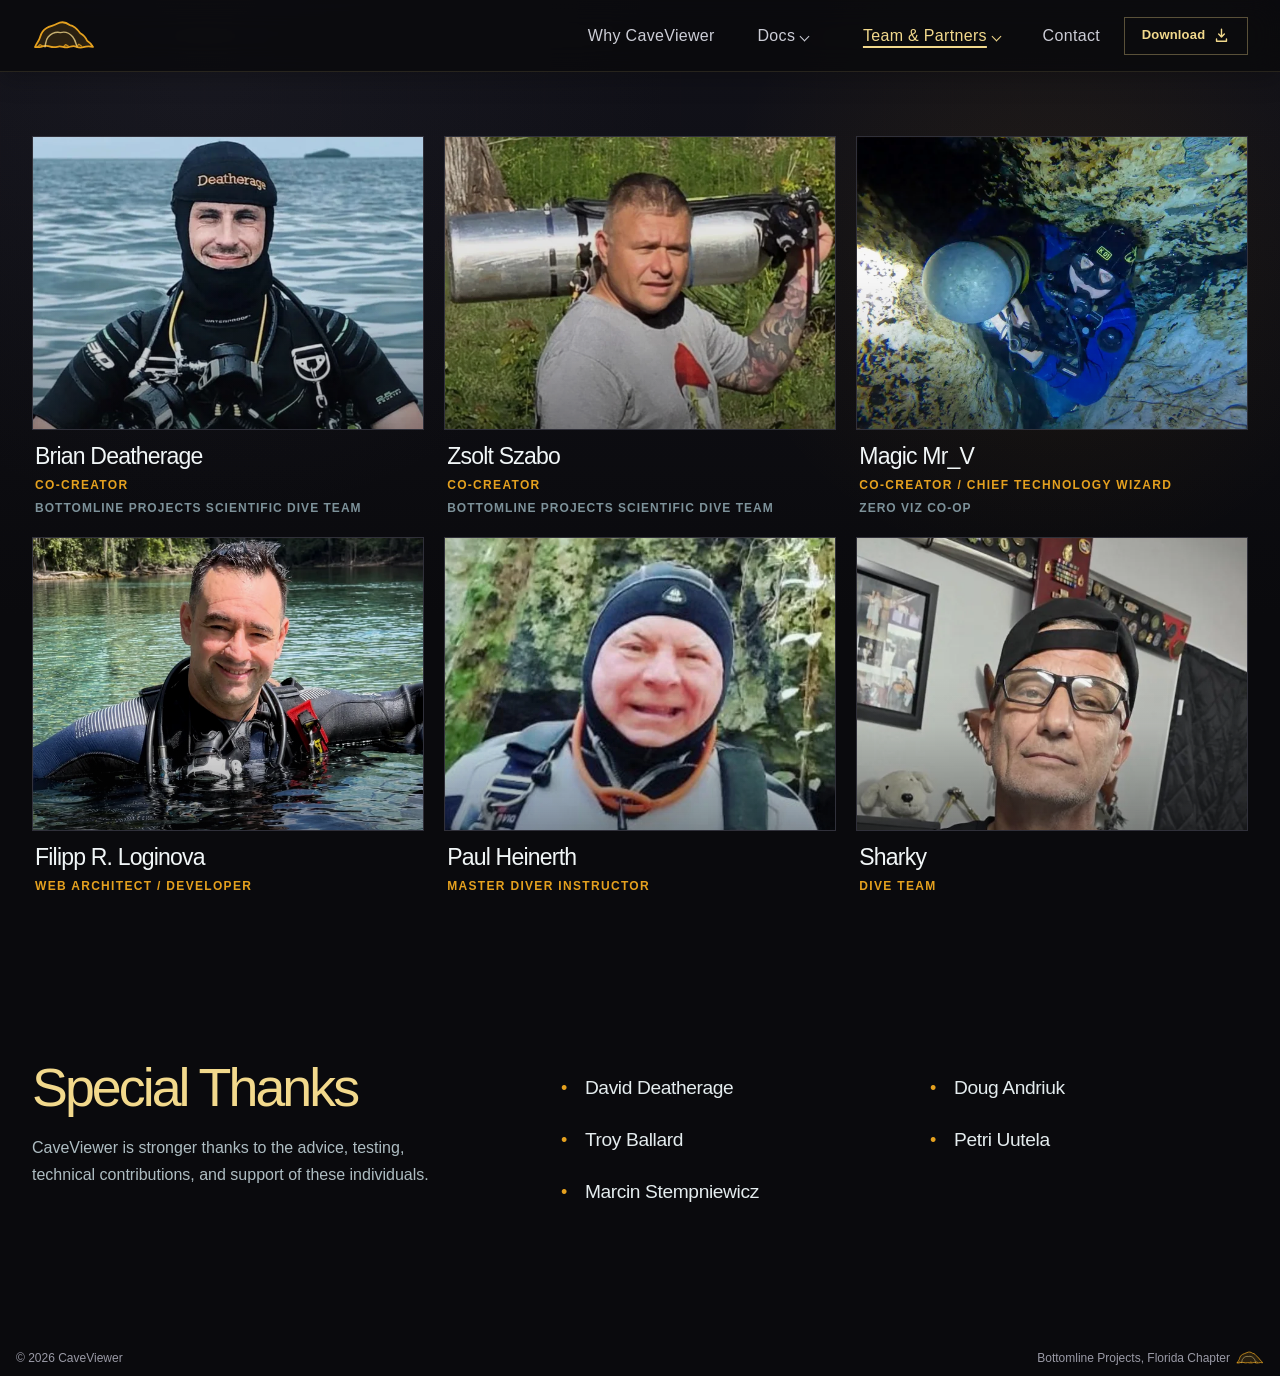
==== commit dff6f145: "Improve site navigation, docs, and partner content" ====
--- a/about.html
+++ b/about.html
@@ -7,11 +7,11 @@
     <title>CaveViewer Team (Site Preview)</title>
     <meta name="description" content="The CaveViewer team.">
     <meta name="robots" content="noindex">
-    <link rel="stylesheet" href="assets/css/global.css">
-    <link rel="stylesheet" href="assets/css/navigation-dropdown.css">
+    <link rel="stylesheet" href="assets/css/global.css?v=20260826-6">
+    <link rel="stylesheet" href="assets/css/navigation-dropdown.css?v=20260826-3">
     <link rel="stylesheet" href="assets/css/readability.css">
             <link rel="stylesheet" href="assets/css/page.css">
-                <link rel="stylesheet" href="assets/css/about.css">
+                <link rel="stylesheet" href="assets/css/about.css?v=20260826-2">
     <link rel="stylesheet" href="assets/css/app-theme.css">
     </head>
 <body class="page-about">
@@ -26,13 +26,8 @@
                 <div class="primary-nav__dropdown-menu">
                     <a href="docs.html#system-requirements">System Requirements</a>
                     <a href="docs.html#installation">Installation</a>
-                    <a href="docs.html#before-you-change-anything">Before You Tune</a>
-                    <a href="docs.html#quick-recommendations">Quick Recommendations</a>
-                    <a href="docs.html#import-settings">Import Tuning</a>
-                    <a href="docs.html#streaming-settings">Streaming Tuning</a>
-                    <a href="docs.html#recommended-tuning-profiles">Tuning Profiles</a>
+                    <a href="docs.html#before-you-change-anything">Performance Tuning</a>
                     <a href="docs.html#troubleshooting-by-symptom">Troubleshooting</a>
-                    <a href="docs.html#restore-the-defaults">Restore Default Settings</a>
                 </div>
             </details>
             <details class="primary-nav__dropdown">
@@ -45,7 +40,7 @@
             </details>
             <a href="contact.html">Contact</a>
         </nav>
-        <a class="header-download" href="index.html#get-caveviewer">Download</a>
+        <a class="header-download" href="index.html#get-caveviewer" aria-label="Download CaveViewer"><span class="header-download__label">Download</span><svg viewBox="0 0 24 24" width="17" height="17" aria-hidden="true"><path d="M12 3v11m0 0 4-4m-4 4-4-4M5 17v3h14v-3" fill="none" stroke="currentColor" stroke-width="2" stroke-linecap="round" stroke-linejoin="round"/></svg></a>
         <button class="menu-toggle" type="button" aria-label="Open navigation" aria-expanded="false" data-menu-toggle>
             <span></span><span></span><span class="sr-only">Toggle navigation</span>
         </button>
@@ -135,11 +130,25 @@
                                                     </div>
                         <p class="about-person__role">Dive Team</p>                    </div>
                 </article>                    </div>
+
+        <section class="about-thanks" aria-labelledby="special-thanks-title" data-reveal>
+            <div class="about-thanks__intro">
+                <h2 id="special-thanks-title">Special Thanks</h2>
+                <p>CaveViewer is stronger thanks to the advice, testing, technical contributions, and support of these individuals.</p>
+            </div>
+            <ul class="about-thanks__grid" role="list">
+                <li>David Deatherage</li>
+                <li>Doug Andriuk</li>
+                <li>Troy Ballard</li>
+                <li>Petri Uutela</li>
+                <li>Marcin Stempniewicz</li>
+            </ul>
+        </section>
     </div>
 </section>
 
 </main>
-<footer class="site-endcap"><div class="site-endcap__inner"><span class="site-endcap__copyright">&copy; 2026 CaveViewer</span><span class="site-endcap__partner">Bottomline Projects, Florida Chapter</span><img class="site-endcap__logo" src="assets/icons/caveviewer-cave-profile.svg" width="64" height="32" alt=""></div></footer>
-<script src="assets/js/app.js" defer></script>
+<footer class="site-endcap"><div class="site-endcap__inner"><span class="site-endcap__copyright">&copy; 2026 CaveViewer</span><a class="site-endcap__partner" href="https://www.bottomlineprojects.com/">Bottomline Projects, Florida Chapter</a><img class="site-endcap__logo" src="assets/icons/caveviewer-cave-profile.svg" width="64" height="32" alt=""></div></footer>
+<script src="assets/js/app.js?v=20260826" defer></script>
 </body>
 </html>
--- a/assets/css/global.css
+++ b/assets/css/global.css
@@ -111,12 +111,11 @@
     gap: 22px;
     padding: 0 25px;
     border: 1px solid transparent;
-    font-size: var(--small-text-min);
+    font-size: 13px;
     font-weight: 700;
-    letter-spacing: .095em;
+    letter-spacing: .015em;
     line-height: 1.15;
     text-align: center;
-    text-transform: uppercase;
     transition: transform .2s ease, background .2s ease, border-color .2s ease,
         color .2s ease;
 }
@@ -143,6 +142,16 @@
     transform: translateY(24px);
     transition: opacity .75s cubic-bezier(.2, .8, .2, 1),
         transform .75s cubic-bezier(.2, .8, .2, 1);
+}
+
+/* Keep the first above-the-fold content anchored to the shared page inset. */
+html.reveal-enhanced .advantages-page .feature-section:first-child[data-reveal],
+html.reveal-enhanced .features-page .feature-section:first-child[data-reveal],
+html.reveal-enhanced .media-page .feature-section:first-child[data-reveal],
+html.reveal-enhanced .about-team-grid > [data-reveal]:first-child,
+html.reveal-enhanced .sponsors-page__grid > [data-reveal]:first-child,
+html.reveal-enhanced .contact-page__layout > [data-reveal]:first-child {
+    transform: none;
 }
 
 html.reveal-enhanced [data-reveal].is-visible {
@@ -255,26 +264,33 @@
     display: inline-flex;
     align-items: center;
     justify-content: center;
+    gap: 8px;
     flex: 0 0 auto;
     min-width: 124px;
     min-height: 38px;
     padding: 0 13px;
-    border: 1px solid var(--accent-border);
-    background: var(--accent);
-    color: var(--accent-text);
+    border: 1px solid rgba(242, 217, 140, .34);
+    background: transparent;
+    color: var(--title);
     font-size: 13px;
     font-weight: 700;
     letter-spacing: .015em;
     line-height: 1.15;
     white-space: nowrap;
-    transition: background .18s ease, border-color .18s ease, transform .18s ease;
+    transition: border-color .18s ease, color .18s ease;
+}
+
+.header-download svg {
+    width: 17px;
+    height: 17px;
+    flex: 0 0 auto;
 }
 
 .header-download:hover,
 .header-download:focus-visible {
     border-color: var(--accent);
-    background: var(--accent-hover);
-    transform: translateY(-1px);
+    background: transparent;
+    color: var(--accent);
 }
 
 .header-download:focus-visible {
@@ -390,12 +406,15 @@
     }
 
     .header-download {
-        min-width: 104px;
+        width: 36px;
+        min-width: 36px;
         min-height: 36px;
         margin-left: auto;
-        padding-inline: 11px;
+        padding: 0;
         font-size: var(--small-text-min);
     }
+
+    .header-download__label { display: none; }
 
     .menu-toggle {
         position: relative;
@@ -458,7 +477,10 @@
         min-height: 0;
         gap: 0;
         padding: 6px;
-        overflow: visible;
+        max-height: calc(100dvh - var(--header-h) - 8px);
+        overflow-x: hidden;
+        overflow-y: auto;
+        overscroll-behavior: contain;
         border: 1px solid rgba(242, 217, 140, .20);
         border-radius: 0;
         background: linear-gradient(145deg, rgba(29, 29, 38, .99), rgba(14, 14, 19, .99));
@@ -504,8 +526,8 @@
 
 @media (max-width: 390px) {
     .header-download {
-        min-width: 88px;
-        padding-inline: 9px;
+        min-width: 36px;
+        padding: 0;
     }
 }
 
--- a/assets/css/navigation-dropdown.css
+++ b/assets/css/navigation-dropdown.css
@@ -25,12 +25,15 @@
     content: "";
     width: 6px;
     height: 6px;
+    position: relative;
+    top: 1px;
+    flex: 0 0 auto;
     border-right: 1px solid currentColor;
     border-bottom: 1px solid currentColor;
-    transform: translateY(-2px) rotate(45deg);
+    transform: rotate(45deg);
 }
 .primary-nav__dropdown[open] > summary::after {
-    transform: translateY(2px) rotate(225deg);
+    transform: rotate(225deg);
 }
 .primary-nav__dropdown > summary:hover,
 .primary-nav__dropdown > summary:focus-visible,
@@ -69,13 +72,25 @@
 .primary-nav__dropdown-menu a:hover,
 .primary-nav__dropdown-menu a:focus-visible,
 .primary-nav__dropdown-menu a[aria-current="page"] {
-    color: #0a0a0d;
-    background: var(--accent);
+    color: var(--accent);
+    background: rgba(242, 217, 140, .08);
 }
 .primary-nav__dropdown-menu a:focus-visible {
-    outline: 2px solid var(--title);
+    outline: 1px solid rgba(242, 217, 140, .62);
     outline-offset: -3px;
 }
+
+@media (min-width: 961px) {
+    .primary-nav > a,
+    .primary-nav__dropdown > summary {
+        display: flex;
+        min-height: 64px;
+        align-items: center;
+        padding-top: 0;
+        padding-bottom: 0;
+    }
+}
+
 @media (max-width: 960px) {
     .primary-nav__dropdown,
     .primary-nav__dropdown > summary { width: 100%; }
--- a/assets/css/about.css
+++ b/assets/css/about.css
@@ -1,17 +1,4 @@
 .page-about main { overflow: hidden; }
-.page-about .section-kicker {
-    display: flex;
-    align-items: center;
-    gap: 13px;
-    margin: 0 0 20px;
-    color: #8ca5ae;
-    text-transform: uppercase;
-    letter-spacing: .18em;
-    font-size: 10px;
-    font-weight: 700;
-}
-.page-about .section-kicker span { color: var(--cyan); }
-
 /* Team — intentionally first on the page ------------------------------- */
 .about-team {
     position: relative;
@@ -182,6 +169,65 @@
     font-weight: 600;
 }
 
+/* Acknowledgements — supporting contributors, distinct from core team. */
+.about-thanks {
+    display: grid;
+    grid-template-columns: minmax(280px, .78fr) minmax(0, 1.22fr);
+    gap: clamp(40px, 7vw, 104px);
+    margin-top: clamp(72px, 8vw, 112px);
+    padding-top: clamp(40px, 5vw, 64px);
+}
+
+.about-thanks__intro h2 {
+    margin: 0;
+    color: var(--title);
+    font-family: var(--display);
+    font-size: clamp(38px, 4.2vw, 60px);
+    font-weight: var(--display-weight);
+    line-height: .96;
+    letter-spacing: -.055em;
+}
+
+.about-thanks__intro > p:last-child {
+    max-width: 32rem;
+    margin: 22px 0 0;
+    color: #aebdc2;
+    font-size: clamp(16px, 1.25vw, 19px);
+    line-height: 1.65;
+}
+
+.about-thanks__grid {
+    display: grid;
+    grid-template-columns: repeat(2, minmax(0, 1fr));
+    align-content: center;
+    column-gap: clamp(28px, 4vw, 56px);
+    padding: 0;
+    margin: 0;
+    list-style: none;
+}
+
+.about-thanks__grid li {
+    display: grid;
+    grid-template-columns: 24px minmax(0, 1fr);
+    min-height: 52px;
+    align-items: center;
+    padding: 8px 0;
+    color: #e4ecee;
+    font-family: var(--display);
+    font-size: clamp(17px, 1.5vw, 22px);
+    font-weight: 450;
+    line-height: 1.15;
+    letter-spacing: -.02em;
+    white-space: nowrap;
+}
+
+.about-thanks__grid li::before {
+    content: "•";
+    color: var(--accent);
+    font-size: 18px;
+    line-height: 1;
+}
+
 
 /* Desktop team responsiveness: preserve heading, fit portrait + caption. */
 @media (min-width: 1181px) {
@@ -209,6 +255,8 @@
         max-width: 160px;
         padding-left: 16px;
     }
+    .about-thanks { grid-template-columns: 1fr; }
+    .about-thanks__grid { grid-template-columns: 1fr; }
 }
 
 @media (max-width: 620px) {
@@ -242,6 +290,11 @@
         letter-spacing: .065em;
         line-height: 1.45;
     }
+    .about-thanks {
+        margin-top: 56px;
+        padding-top: 36px;
+    }
+    .about-thanks__grid li { min-height: 58px; }
 }
 
 @media (max-width: 380px) {
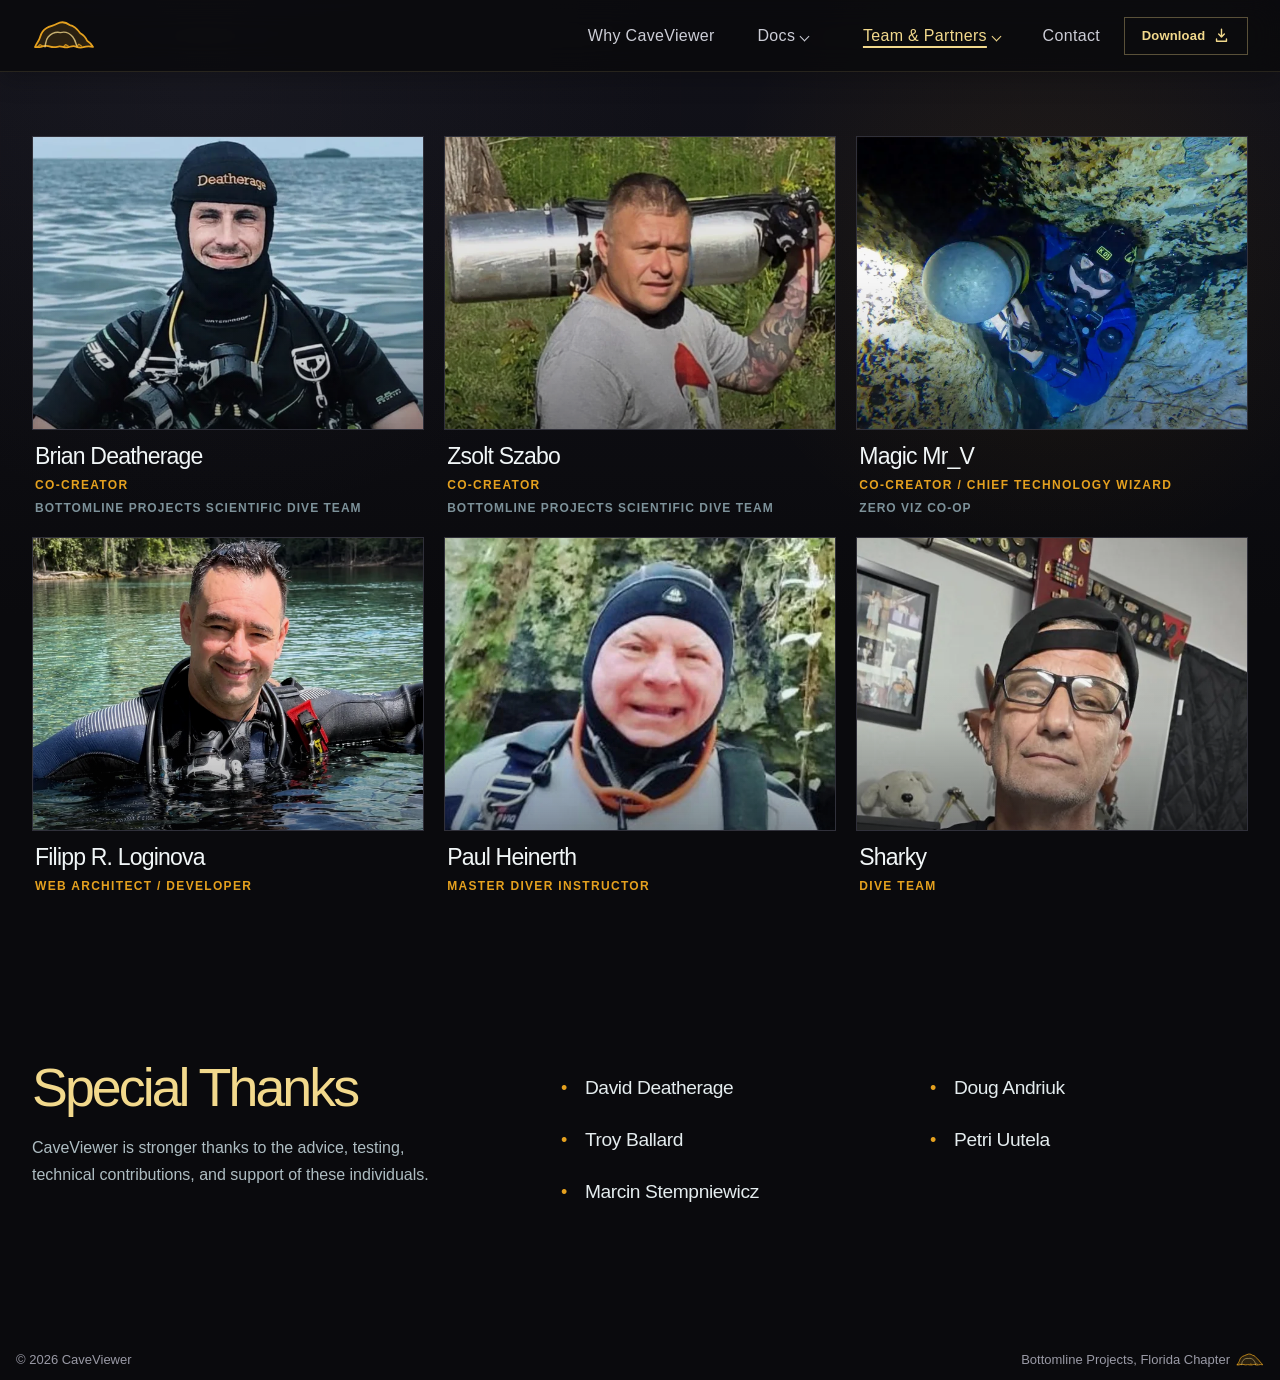
==== commit c39efe31: "Improve responsive navigation and documentation layouts" ====
--- a/about.html
+++ b/about.html
@@ -4,11 +4,11 @@
     <meta charset="utf-8">
     <meta name="viewport" content="width=device-width, initial-scale=1, viewport-fit=cover">
     <meta name="theme-color" content="#0a0a0d">
-    <title>CaveViewer Team (Site Preview)</title>
-    <meta name="description" content="The CaveViewer team.">
+    <title>Team — CaveViewer</title>
+    <meta name="description" content="Meet the divers, developers, and collaborators behind CaveViewer.">
     <meta name="robots" content="noindex">
-    <link rel="stylesheet" href="assets/css/global.css?v=20260826-6">
-    <link rel="stylesheet" href="assets/css/navigation-dropdown.css?v=20260826-3">
+    <link rel="stylesheet" href="assets/css/global.css?v=20260826-7">
+    <link rel="stylesheet" href="assets/css/navigation-dropdown.css?v=20260826-4">
     <link rel="stylesheet" href="assets/css/readability.css">
             <link rel="stylesheet" href="assets/css/page.css">
                 <link rel="stylesheet" href="assets/css/about.css?v=20260826-2">
@@ -34,13 +34,13 @@
                 <summary aria-current="page">Team &amp; Partners</summary>
                 <div class="primary-nav__dropdown-menu">
                     <a href="about.html" aria-current="page">Team</a>
-                    <a href="media.html">Projects</a>
+                    <a href="media.html">Mapping Projects</a>
                     <a href="sponsors.html">Sponsors</a>
                 </div>
             </details>
             <a href="contact.html">Contact</a>
         </nav>
-        <a class="header-download" href="index.html#get-caveviewer" aria-label="Download CaveViewer"><span class="header-download__label">Download</span><svg viewBox="0 0 24 24" width="17" height="17" aria-hidden="true"><path d="M12 3v11m0 0 4-4m-4 4-4-4M5 17v3h14v-3" fill="none" stroke="currentColor" stroke-width="2" stroke-linecap="round" stroke-linejoin="round"/></svg></a>
+        <a class="header-download" href="docs.html#installation" aria-label="Download CaveViewer"><span class="header-download__label">Download</span><svg viewBox="0 0 24 24" width="17" height="17" aria-hidden="true"><path d="M12 3v11m0 0 4-4m-4 4-4-4M5 17v3h14v-3" fill="none" stroke="currentColor" stroke-width="2" stroke-linecap="round" stroke-linejoin="round"/></svg></a>
         <button class="menu-toggle" type="button" aria-label="Open navigation" aria-expanded="false" data-menu-toggle>
             <span></span><span></span><span class="sr-only">Toggle navigation</span>
         </button>
--- a/assets/css/global.css
+++ b/assets/css/global.css
@@ -30,6 +30,7 @@
     --hero-lead-size: clamp(16px, 1.2vw, 18px);
     --hero-title-line-height: .93;
     --hero-title-letter-spacing: -.055em;
+    --site-endcap-h: 40px;
     /* Visible labels and metadata use this floor; decorative symbols and
        visually hidden form controls do not carry essential information. */
     --small-text-min: 12px;
@@ -262,6 +263,7 @@
 
 .header-download {
     display: inline-flex;
+    align-self: center;
     align-items: center;
     justify-content: center;
     gap: 8px;
@@ -272,10 +274,11 @@
     border: 1px solid rgba(242, 217, 140, .34);
     background: transparent;
     color: var(--title);
+    font-family: var(--display);
     font-size: 13px;
     font-weight: 700;
     letter-spacing: .015em;
-    line-height: 1.15;
+    line-height: normal;
     white-space: nowrap;
     transition: border-color .18s ease, color .18s ease;
 }
@@ -334,7 +337,7 @@
 /* The canonical pages use this compact endcap, not the retired full footer. */
 .site-endcap {
     flex: 0 0 auto;
-    min-height: 36px;
+    min-height: var(--site-endcap-h);
     overflow: visible;
     border: 0;
     background: transparent;
@@ -345,7 +348,7 @@
     grid-template-columns: auto minmax(0, 1fr) auto;
     align-items: center;
     width: min(calc(100% - 32px), var(--max));
-    min-height: 36px;
+    min-height: var(--site-endcap-h);
     column-gap: 6px;
     padding-block: 6px;
     margin-inline: auto;
@@ -355,7 +358,7 @@
 
 .site-endcap__copyright,
 .site-endcap__partner {
-    font-size: var(--small-text-min);
+    font-size: calc(var(--small-text-min) + 1px);
 }
 
 .site-endcap__partner {
@@ -406,22 +409,16 @@
     }
 
     .header-download {
-        width: 36px;
-        min-width: 36px;
-        min-height: 36px;
-        margin-left: auto;
-        padding: 0;
-        font-size: var(--small-text-min);
-    }
-
-    .header-download__label { display: none; }
+        display: none;
+    }
 
     .menu-toggle {
         position: relative;
         z-index: 105;
         display: grid;
-        width: 36px;
-        height: 36px;
+        width: 44px;
+        height: 44px;
+        margin-left: auto;
         padding: 0;
         place-items: center;
         border: 1px solid rgba(242, 217, 140, .28);
@@ -442,28 +439,28 @@
 
     .menu-toggle > span:not(.sr-only) {
         position: absolute;
-        right: 10px;
-        left: 10px;
+        right: 12px;
+        left: 12px;
         height: 1px;
         background: currentColor;
         transition: transform .2s ease, top .2s ease;
     }
 
     .menu-toggle > span:first-child {
-        top: 13px;
+        top: 17px;
     }
 
     .menu-toggle > span:nth-child(2) {
+        top: 25px;
+    }
+
+    .menu-toggle[aria-expanded="true"] > span:first-child {
         top: 21px;
-    }
-
-    .menu-toggle[aria-expanded="true"] > span:first-child {
-        top: 17px;
         transform: rotate(45deg);
     }
 
     .menu-toggle[aria-expanded="true"] > span:nth-child(2) {
-        top: 17px;
+        top: 21px;
         transform: rotate(-45deg);
     }
 
@@ -524,13 +521,6 @@
     }
 }
 
-@media (max-width: 390px) {
-    .header-download {
-        min-width: 36px;
-        padding: 0;
-    }
-}
-
 @media (max-width: 760px) {
     :root {
         --hero-title-size: clamp(36px, 11.5vw, 52px);
--- a/assets/css/navigation-dropdown.css
+++ b/assets/css/navigation-dropdown.css
@@ -97,7 +97,7 @@
     .primary-nav__dropdown > summary {
         justify-content: space-between;
         min-height: 44px;
-        padding: 0;
+        padding: 10px;
     }
     .primary-nav__dropdown-menu {
         position: static;
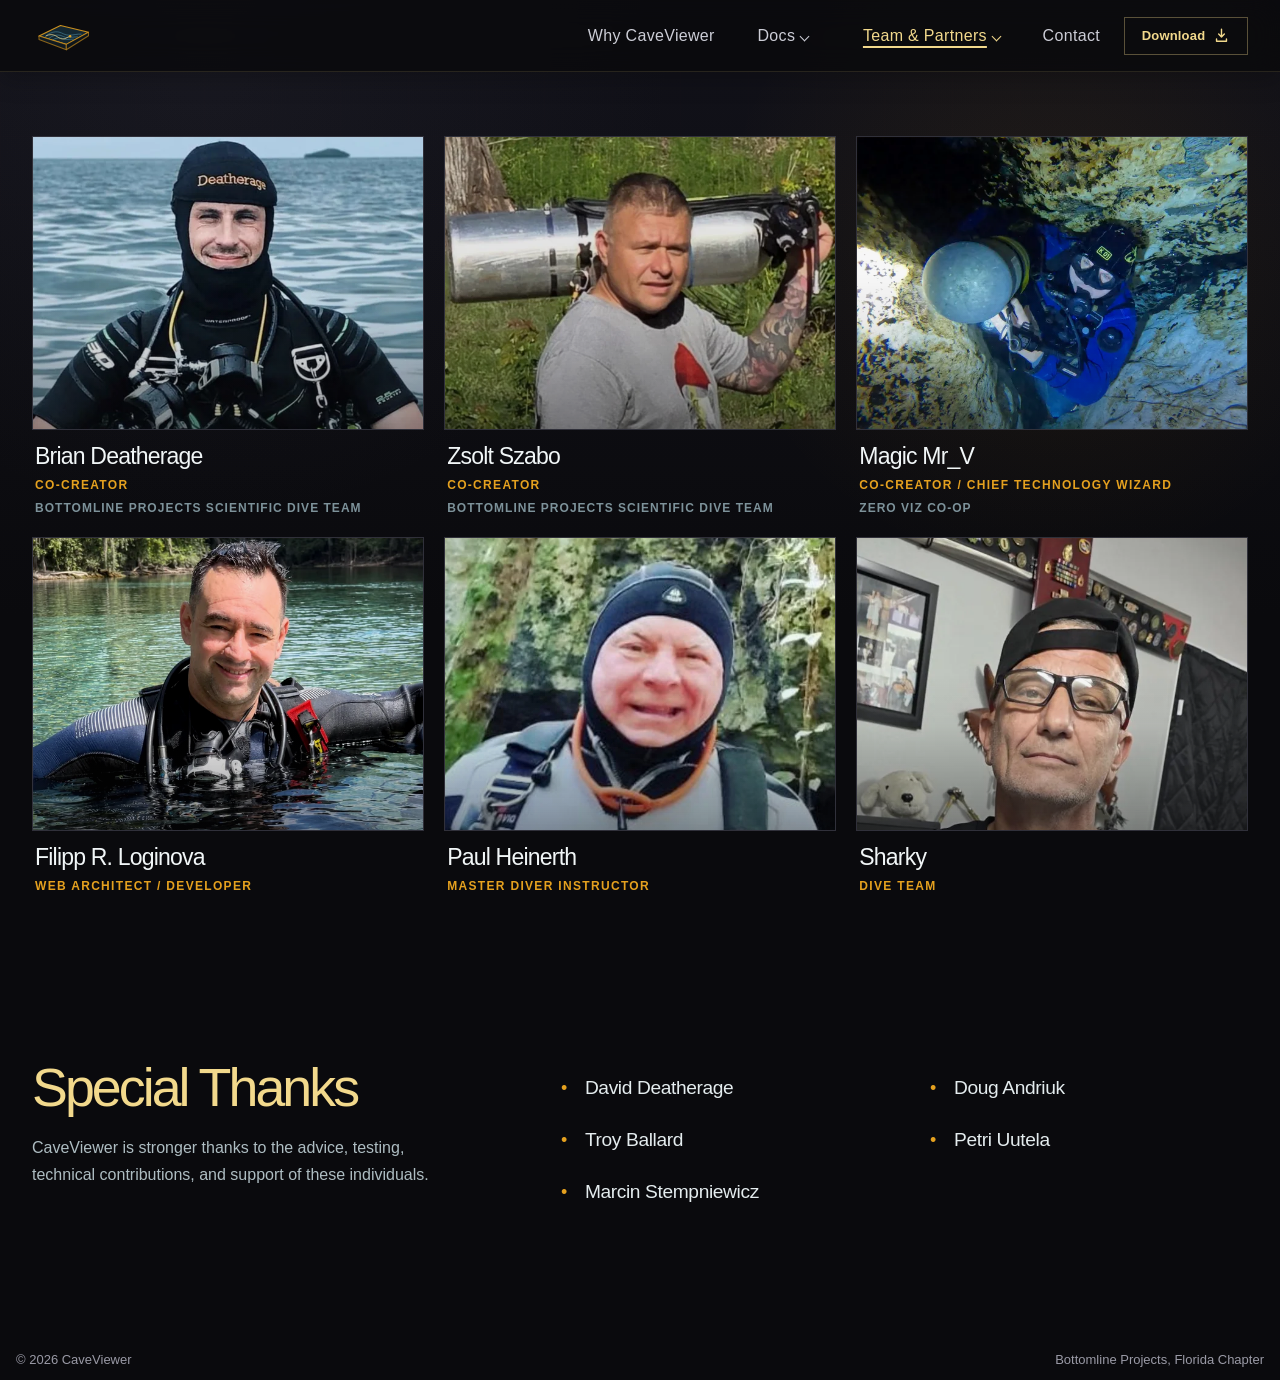
==== commit b60ce46b: "Added new screenshots" ====
--- a/about.html
+++ b/about.html
@@ -18,7 +18,7 @@
 <a class="skip-link" href="#main-content">Skip to main content</a>
 <header class="site-header" data-site-header>
     <div class="site-header__inner">
-        <a class="site-home" href="index.html" aria-label="CaveViewer home"><img class="site-home__mark" src="assets/icons/caveviewer-cave-profile.svg" width="64" height="32" alt=""></a>
+        <a class="site-home" href="index.html" aria-label="CaveViewer home"><img class="site-home__mark" src="assets/icons/caveviewer-cave-exploration.svg" width="64" height="32" alt=""></a>
         <nav class="primary-nav" aria-label="Primary navigation">
             <a href="advantage.html">Why CaveViewer</a>
             <details class="primary-nav__dropdown">
@@ -148,7 +148,7 @@
 </section>
 
 </main>
-<footer class="site-endcap"><div class="site-endcap__inner"><span class="site-endcap__copyright">&copy; 2026 CaveViewer</span><a class="site-endcap__partner" href="https://www.bottomlineprojects.com/">Bottomline Projects, Florida Chapter</a><img class="site-endcap__logo" src="assets/icons/caveviewer-cave-profile.svg" width="64" height="32" alt=""></div></footer>
+<footer class="site-endcap"><div class="site-endcap__inner"><span class="site-endcap__copyright">&copy; 2026 CaveViewer</span><a class="site-endcap__partner" href="https://www.bottomlineprojects.com/">Bottomline Projects, Florida Chapter</a></div></footer>
 <script src="assets/js/app.js?v=20260826" defer></script>
 </body>
 </html>
--- a/assets/css/global.css
+++ b/assets/css/global.css
@@ -345,7 +345,7 @@
 
 .site-endcap__inner {
     display: grid;
-    grid-template-columns: auto minmax(0, 1fr) auto;
+    grid-template-columns: auto minmax(0, 1fr);
     align-items: center;
     width: min(calc(100% - 32px), var(--max));
     min-height: var(--site-endcap-h);
@@ -365,12 +365,6 @@
     min-width: 0;
     margin-left: auto;
     text-align: right;
-}
-
-.site-endcap__logo {
-    width: 28px;
-    height: 14px;
-    object-fit: contain;
 }
 
 /* Intermediate desktop keeps the primary navigation inline. */
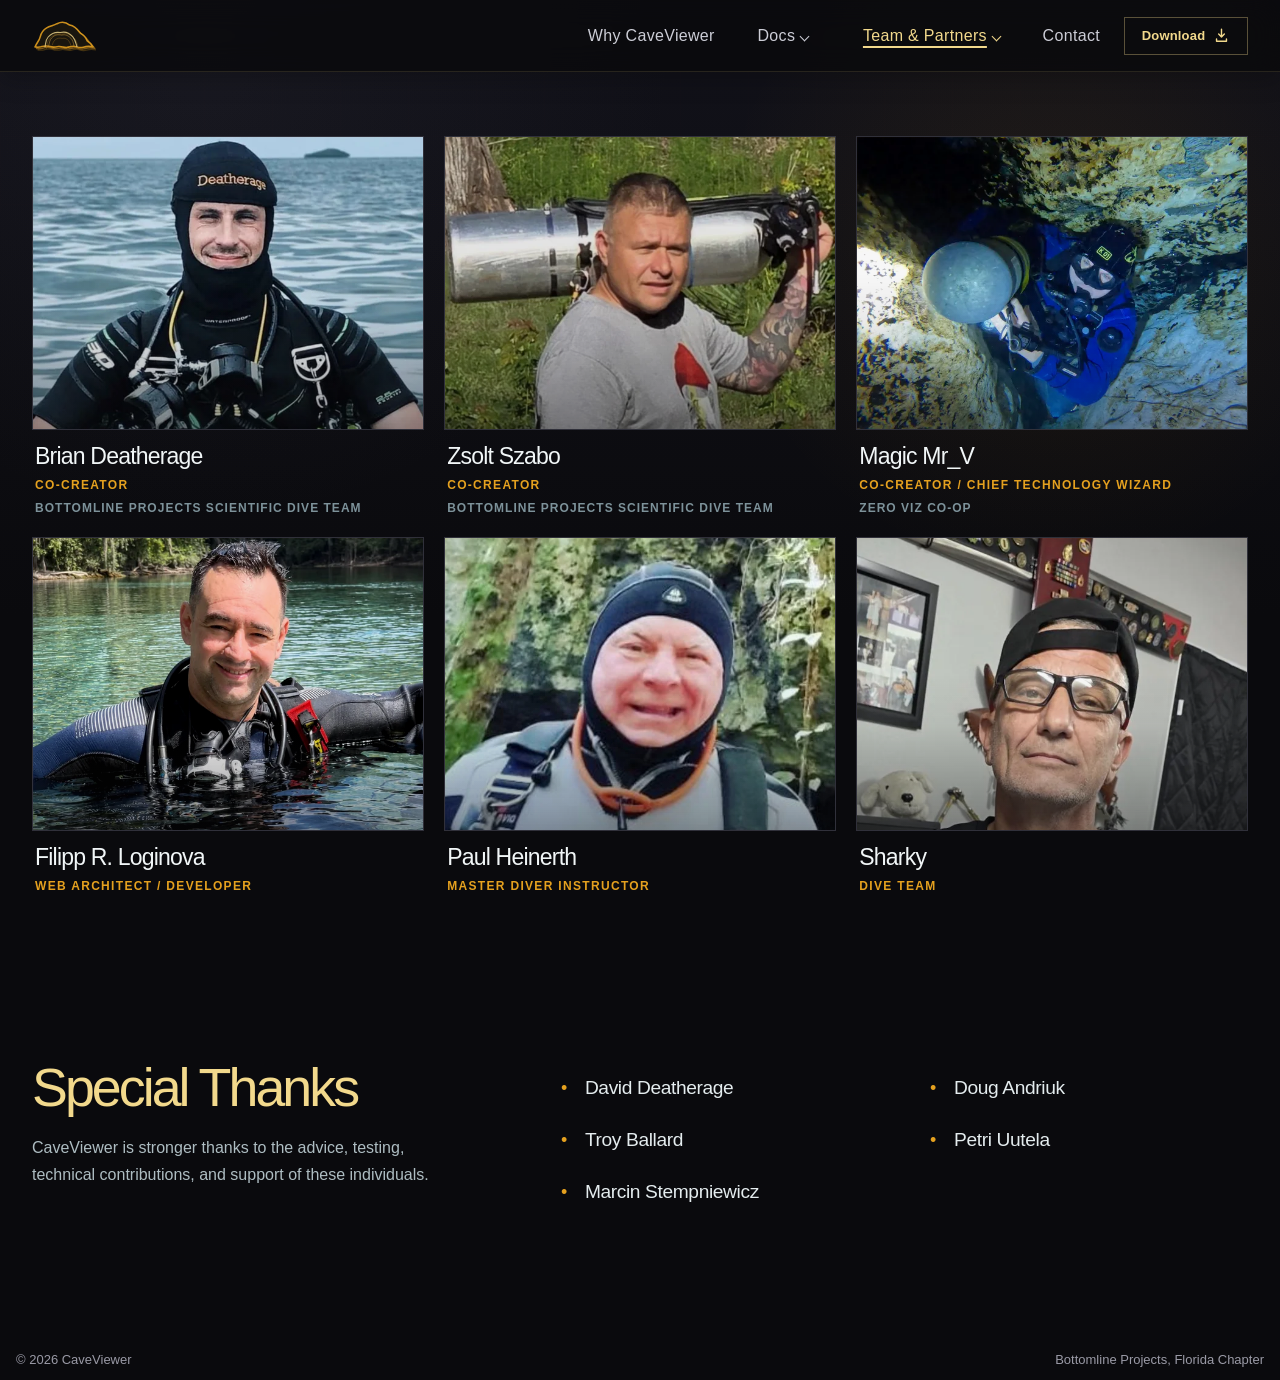
==== commit 11873687: "feat: add cave relief site logo" ====
--- a/about.html
+++ b/about.html
@@ -18,7 +18,7 @@
 <a class="skip-link" href="#main-content">Skip to main content</a>
 <header class="site-header" data-site-header>
     <div class="site-header__inner">
-        <a class="site-home" href="index.html" aria-label="CaveViewer home"><img class="site-home__mark" src="assets/icons/caveviewer-cave-exploration.svg" width="64" height="32" alt=""></a>
+        <a class="site-home" href="index.html" aria-label="CaveViewer home"><img class="site-home__mark" src="assets/icons/caveviewer-logo.svg" width="64" height="32" alt=""></a>
         <nav class="primary-nav" aria-label="Primary navigation">
             <a href="advantage.html">Why CaveViewer</a>
             <details class="primary-nav__dropdown">
